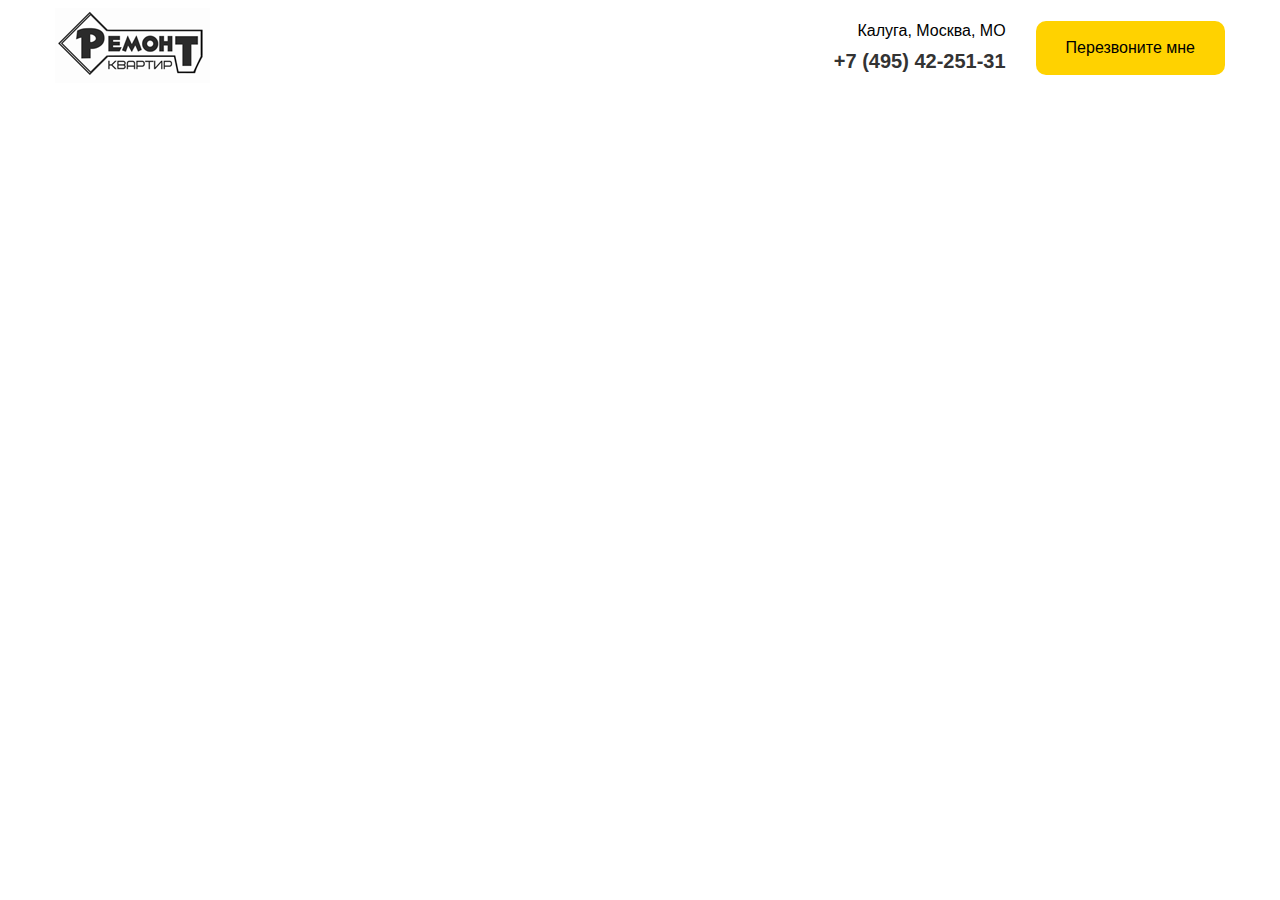
==== src/index.html @ 3b537d16 "Создание базовой архитектуры, подключение к сайту normalize.css, сверстана шапка сайта и ее адаптив" ====
<!DOCTYPE html>
<html lang="ru">
<head>
    <meta charset="UTF-8">
    <meta name="viewport" content="width=device-width, initial-scale=1.0">
    <title>Ремонт квартир</title>
    <link rel="stylesheet" href="css/normalize.css">
    <link rel="stylesheet" href="css\style.css">
</head>
<body>
    <nav class="navbar">
        <div class="container">
            <div class="navbar-block">
                <div class="navbar__logo">
                    <img src="img/logo.png" alt="logo">                
                </div>
                <!-- /.navbar__logo -->
                <div class="navbar__info">
                <div class="navbar__contacts">
                    <span class="navbar__address">Калуга, Москва, МО</span>
                    <a href="tel:+7(495)42-251-31" class="navbar__phone">+7 (495) 42-251-31</a>
                </div>
                <!-- /.navbar__contacts -->
                <button class="button navbar__button">Перезвоните мне</button><!-- /.button navbar__button -->
                </div>
                <!-- /.navbar__info -->
            </div>
            <!-- /.navbar-block -->
        </div>
        <!-- /.container -->
    </nav>
    <!-- /.navbar -->
    
</body>
</html>
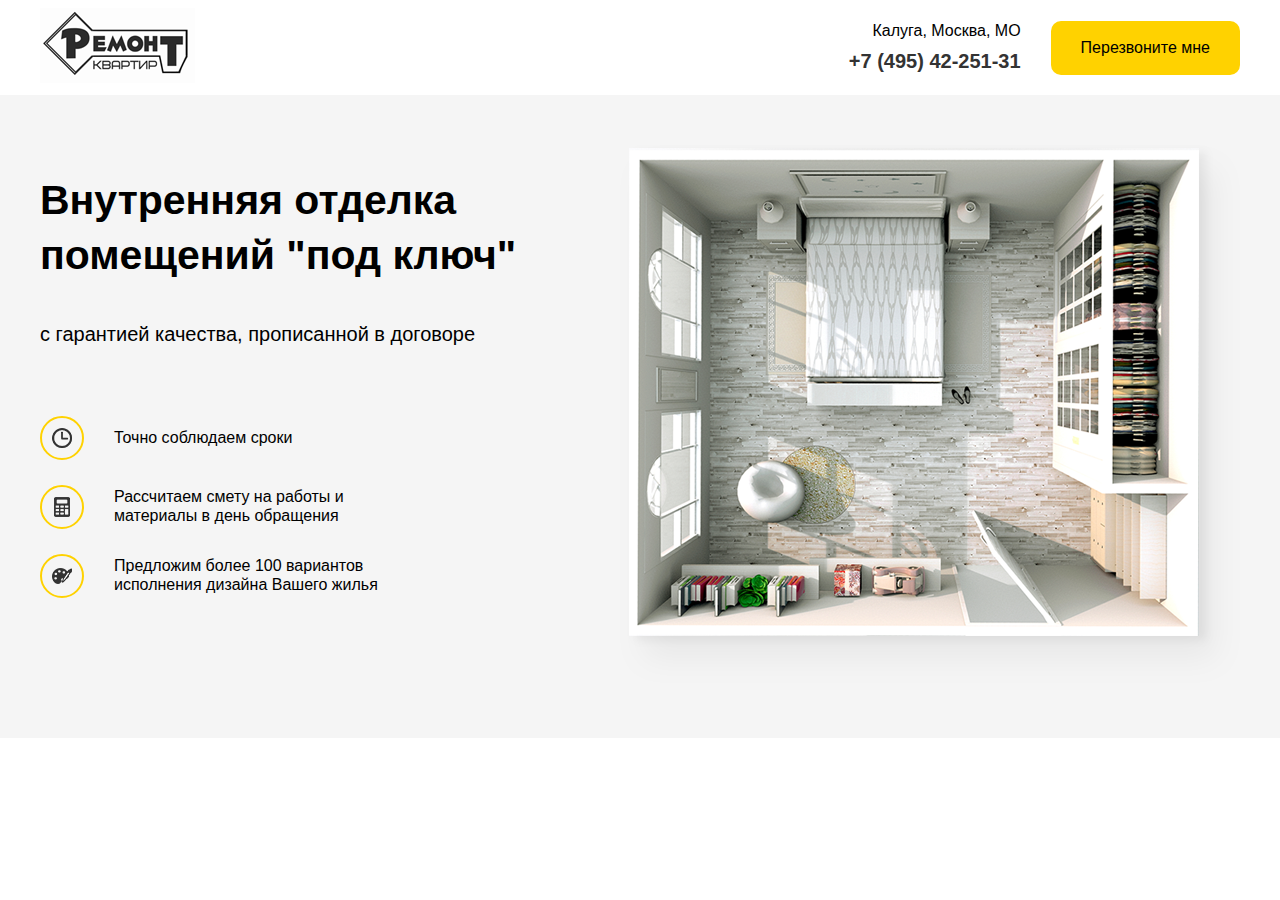
==== commit 92b5d69c: "Сверстан и адаптирован блок hero" ====
--- a/src/index.html
+++ b/src/index.html
@@ -30,6 +30,43 @@
         <!-- /.container -->
     </nav>
     <!-- /.navbar -->
-    
+<main>
+    <section class="hero">
+        <div class="container">
+            <div class="hero-block">
+                <div class="hero-text">
+                    <h1 class="hero-text__title">Внутренняя отделка помещений "под ключ"</h1>
+                    <span class="hero-text__subtitle">с гарантией качества, прописанной в договоре</span>
+                    <ul class="hero-list">
+                        <li class="hero-list__item">
+                            <div class="hero-list__image">
+                                <img src="img/hero/clock.png" alt="clock">
+                            </div>
+                            <span class="hero-list__text">Точно соблюдаем сроки</span>
+                        </li>
+                        <li class="hero-list__item">
+                            <div class="hero-list__image">
+                                <img src="img/hero/calculator.png" alt="calculator">
+                            </div>
+                            <span class="hero-list__text">Рассчитаем смету на работы и материалы в день обращения</span>
+                        </li>
+                        <li class="hero-list__item">
+                            <div class="hero-list__image">
+                                <img src="img/hero/paint-board.png" alt="paint-board">
+                            </div>
+                            <span class="hero-list__text">Предложим более 100 вариантов исполнения дизайна Вашего жилья</span>
+                        </li>
+                    </ul>
+                </div>
+                <!-- /.hero-list -->
+                <div class="hero-image"><img src="img/hero/hero-image.png" alt="План квартиры"></div>
+                <!-- /.hero-image -->
+            </div>
+            <!-- /.hero-block -->
+        </div>
+        <!-- /.container -->
+    </section>
+    <!-- /.hero -->
+</main>    
 </body>
 </html>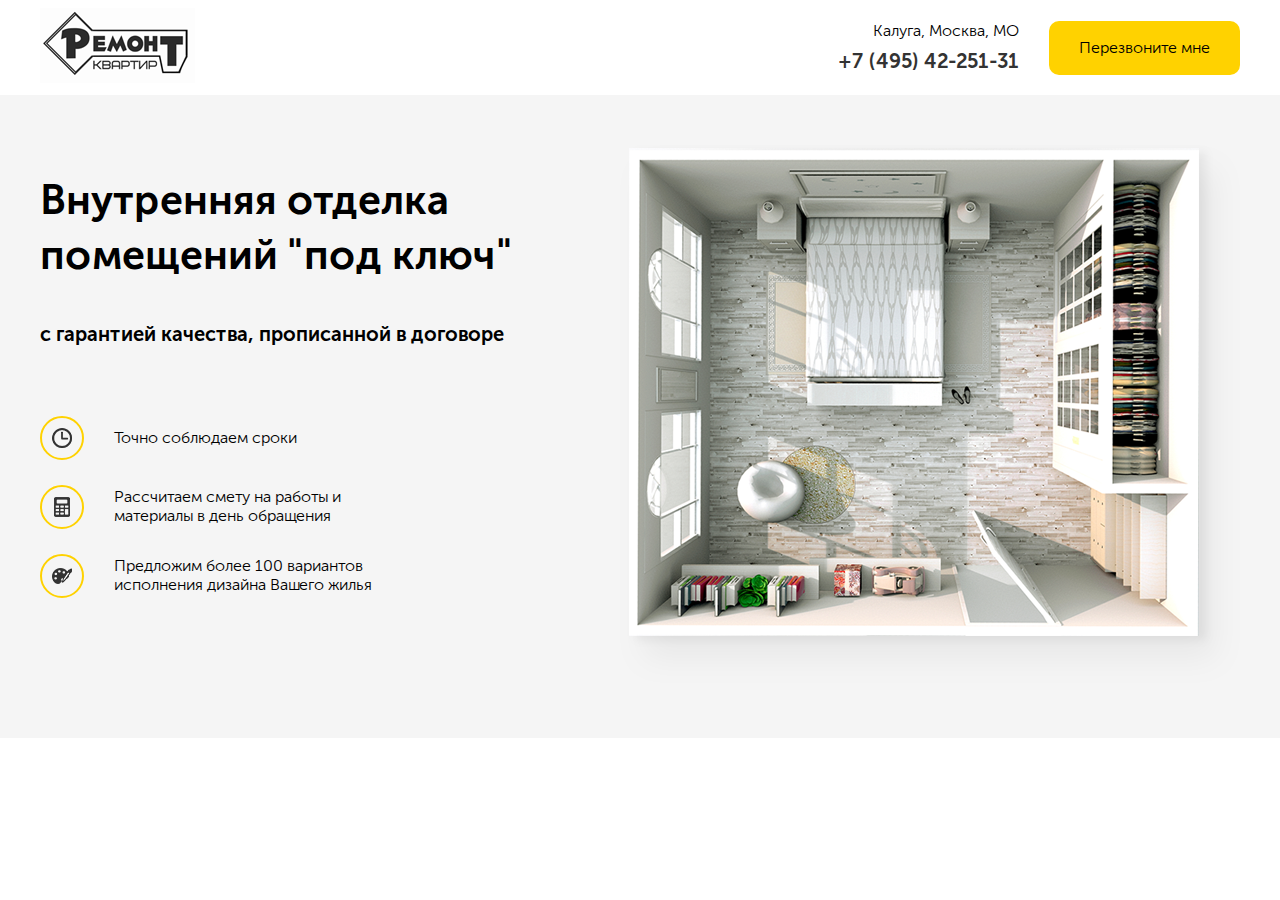
==== commit deb43e1f: "Подключение шрифтов Regular и Bold 'MuseoSansCyrl" ====
--- a/src/index.html
+++ b/src/index.html
@@ -5,7 +5,7 @@
     <meta name="viewport" content="width=device-width, initial-scale=1.0">
     <title>Ремонт квартир</title>
     <link rel="stylesheet" href="css/normalize.css">
-    <link rel="stylesheet" href="css\style.css">
+    <link rel="stylesheet" href="css/style.css">
 </head>
 <body>
     <nav class="navbar">
--- a/src/css/style.css
+++ b/src/css/style.css
@@ -0,0 +1,193 @@
+@charset "UTF-8";
+@font-face {
+  font-family: 'Museo Sans Light';
+  src: url("../fonts/MuseoSansCyrl/MuseoSansCyrl-300.eot");
+  src: url("../fonts/MuseoSansCyrl/MuseoSansCyrl-300.eot?#iefix") format("embedded-opentype"), url("../fonts/MuseoSansCyrl/MuseoSansCyrl-300.woff") format("woff"), url("../fonts/MuseoSansCyrl/MuseoSansCyrl-300.ttf") format("truetype");
+  font-weight: normal;
+  font-style: normal;
+}
+
+@font-face {
+  font-family: 'Museo Sans Bold';
+  src: url("../fonts/MuseoSansCyrl/MuseoSansCyrl-700.eot");
+  src: url("../fonts/MuseoSansCyrl/MuseoSansCyrl-700.eot?#iefix") format("embedded-opentype"), url("../fonts/MuseoSansCyrl/MuseoSansCyrl-700.woff") format("woff"), url("../fonts/MuseoSansCyrl/MuseoSansCyrl-700.ttf") format("truetype");
+  font-weight: normal;
+  font-style: normal;
+}
+
+body {
+  font-family: 'Museo Sans Light', sans-serif;
+  font-weight: 300;
+}
+
+.navbar__logo {
+  max-width: 100%;
+}
+
+.container {
+  width: 1200px;
+  margin: auto;
+}
+
+@media (max-width: 1200px) {
+  .container {
+    width: 760px;
+  }
+  img {
+    max-width: 100%;
+  }
+}
+
+@media (max-width: 768px) {
+  .container {
+    max-width: 580px;
+    width: 90%;
+  }
+}
+
+.button {
+  border-radius: 10px;
+  background-color: #ffd200;
+  border: none;
+  padding: 18px 30px;
+}
+
+/** Импорт стилей шапки **/
+.navbar {
+  padding: 8px 0;
+}
+
+.navbar-block {
+  display: flex;
+  justify-content: space-between;
+  align-items: center;
+}
+
+.navbar__info {
+  display: flex;
+  align-items: center;
+  text-align: right;
+}
+
+.navbar__address {
+  display: flex;
+  flex-direction: column;
+}
+
+.navbar__button {
+  margin-left: 30px;
+}
+
+.navbar__phone {
+  display: inline-block;
+  color: #333333;
+  font-size: 20px;
+  text-decoration: none;
+  margin-top: 10px;
+  font-family: 'Museo Sans Bold', sans-serif;
+  font-weight: 700;
+}
+
+@media (max-width: 768px) {
+  .navbar__contacts {
+    display: none;
+  }
+  .navbar__button {
+    font-size: 12px;
+    padding: 15px 26px;
+  }
+  .navbar__logo {
+    width: 90px;
+  }
+}
+
+/** Стили для главного экрана **/
+.hero {
+  padding: 50px 0;
+  background-color: #f5f5f5;
+}
+
+.hero-block {
+  display: flex;
+}
+
+.hero-text {
+  flex-basis: 57%;
+  padding-right: 100px;
+}
+
+.hero-text__title {
+  font-size: 41px;
+  line-height: 55px;
+  margin-bottom: 40px;
+  font-family: 'Museo Sans Bold', sans-serif;
+  font-weight: 700;
+}
+
+.hero-text__subtitle {
+  font-size: 20px;
+  display: inline-block;
+  margin-bottom: 70px;
+  font-family: 'Museo Sans Bold', sans-serif;
+  font-weight: 700;
+}
+
+.hero-list {
+  margin: 0;
+  padding: 0;
+}
+
+.hero-list__item {
+  display: flex;
+  align-items: center;
+  margin-bottom: 25px;
+}
+
+.hero-list__image {
+  width: 40px;
+  height: 40px;
+  border: 2px solid #ffd200;
+  display: flex;
+  align-items: center;
+  justify-content: center;
+  border-radius: 50%;
+  margin-right: 30px;
+}
+
+.hero-list__text {
+  max-width: 300px;
+}
+
+@media (max-width: 1200px) {
+  .hero-block {
+    flex-direction: column;
+  }
+  .hero-list {
+    margin-bottom: 44px;
+  }
+  .hero-text {
+    padding-right: 10px;
+  }
+}
+
+@media (max-width: 768px) {
+  .hero-text__title {
+    font-size: 24px;
+    line-height: 1.4;
+    margin-bottom: 15px;
+  }
+  .hero-text__subtitle {
+    font-size: 16px;
+    margin-bottom: 28px;
+  }
+  .hero-list__item {
+    margin-bottom: 20px;
+  }
+  .hero-list__text {
+    font-size: 12px;
+  }
+  .hero-list__image {
+    margin-right: 15px;
+  }
+}
+/*# sourceMappingURL=style.css.map */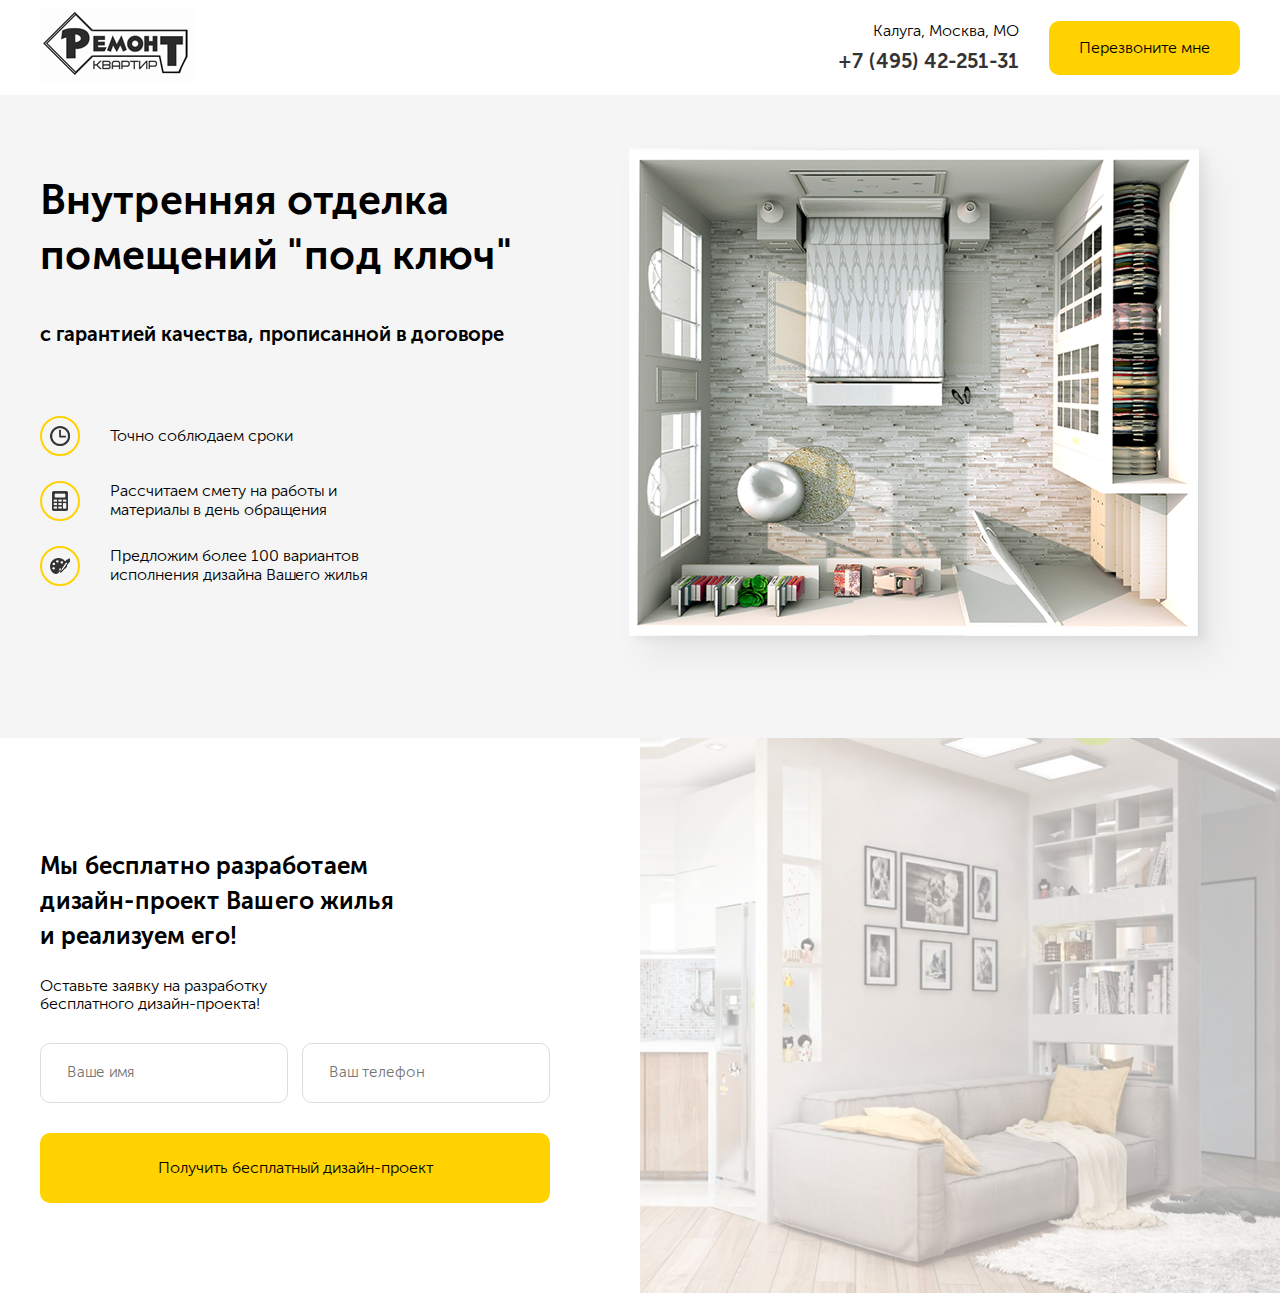
==== commit a2e8b831: "Сверстан блок с предложением по дизайн проекту, добавлены эффекты при наведении на кнопки. Сделан ад" ====
--- a/src/index.html
+++ b/src/index.html
@@ -67,6 +67,26 @@
         <!-- /.container -->
     </section>
     <!-- /.hero -->
+    <section class="offer section">
+        <div class="container">
+        <div class="offer-block">
+            <h2 class="section-title offer__title">Мы бесплатно разработаем дизайн-проект Вашего жилья и реализуем его!
+            </h2>
+            <!-- /.section-title -->
+            <span class="section-subtitle offer__subtitle">Оставьте заявку на разработку бесплатного дизайн-проекта!</span>
+            <!-- /.section-subtitle -->
+            <form action="#" class="form offer__form">
+                <input type="text" class="input offer__input" placeholder="Ваше имя">
+                <input type="tel" class="input offer__input" placeholder="Ваш телефон">
+                <button class="button offer__button">Получить бесплатный дизайн-проект</button>
+            </form>
+            <!-- /.form offer__form -->
+        </div>
+        <!-- /.offer-block -->
+        </div>
+        <!-- /.container -->
+    </section>
+    <!-- /.offer -->
 </main>    
 </body>
 </html>--- a/src/css/style.css
+++ b/src/css/style.css
@@ -15,6 +15,10 @@
   font-style: normal;
 }
 
+* {
+  box-sizing: border-box;
+}
+
 body {
   font-family: 'Museo Sans Light', sans-serif;
   font-weight: 300;
@@ -50,6 +54,33 @@
   background-color: #ffd200;
   border: none;
   padding: 18px 30px;
+}
+
+.button:hover {
+  background-color: #ffdb33;
+  cursor: pointer;
+}
+
+.section {
+  padding: 90px 0;
+}
+
+.section-title {
+  font-size: 24px;
+  font-family: 'Museo Sans Bold', sans-serif;
+  font-weight: 700;
+}
+
+.section-subtitle {
+  display: block;
+  font-size: 16px;
+}
+
+.input {
+  border: 1px solid #dddddd;
+  padding: 20px 26px;
+  font-size: 15px;
+  border-radius: 10px;
 }
 
 /** Импорт стилей шапки **/
@@ -143,6 +174,10 @@
   margin-bottom: 25px;
 }
 
+.hero-list__item:last-child {
+  margin-bottom: 0;
+}
+
 .hero-list__image {
   width: 40px;
   height: 40px;
@@ -190,4 +225,80 @@
     margin-right: 15px;
   }
 }
+
+/** Стили для блока offer **/
+.offer {
+  background: url("../img/offer/offer-bg.png") no-repeat;
+  background-position: center right;
+  background-size: contain;
+  position: relative;
+}
+
+.offer::before {
+  content: '';
+  width: 50%;
+  height: 100%;
+  position: absolute;
+  top: 0;
+  left: 0;
+  background-color: #fff;
+}
+
+.offer-block {
+  width: 50%;
+  padding-right: 90px;
+  position: relative;
+}
+
+.offer__title {
+  max-width: 360px;
+  line-height: 35px;
+  margin-bottom: 24px;
+}
+
+.offer__subtitle {
+  max-width: 250px;
+  margin-bottom: 30px;
+}
+
+.offer__input {
+  margin-bottom: 30px;
+  width: 248px;
+}
+
+.offer__input:first-child {
+  margin-right: 10px;
+}
+
+.offer__button {
+  width: 100%;
+  min-height: 70px;
+}
+
+@media (max-width: 1200px) {
+  .offer {
+    background-size: cover;
+  }
+  .offer__input {
+    width: 100%;
+    margin-bottom: 10px;
+  }
+  .offer__button {
+    font-size: 14px;
+  }
+}
+
+@media (max-width: 768px) {
+  .offer {
+    background: #fff;
+  }
+  .offer-block {
+    width: 100%;
+    padding-right: 0;
+  }
+  .offer__button {
+    font-family: 'Museo Sans Bold', sans-serif;
+    font-weight: 700;
+  }
+}
 /*# sourceMappingURL=style.css.map */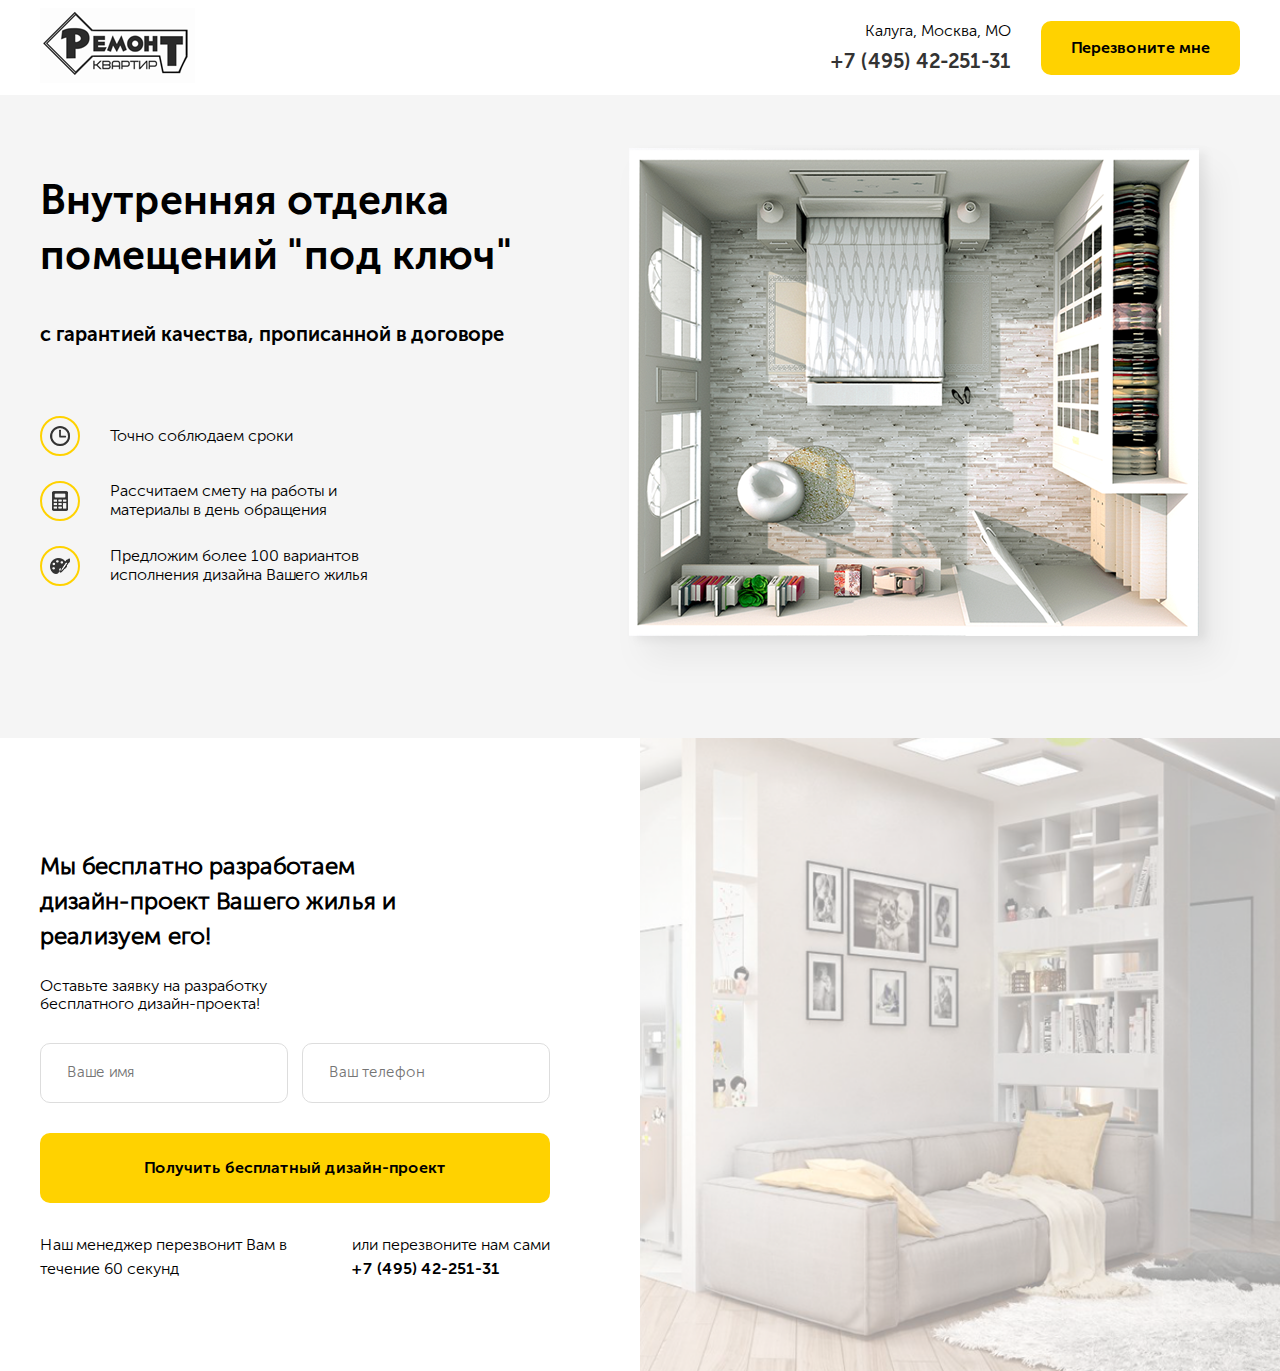
==== commit b11c613c: "Доработан блок с предложением, кнопкам добавлен псевдоэлемент ::focus с желтой обводкой" ====
--- a/src/index.html
+++ b/src/index.html
@@ -81,6 +81,16 @@
                 <button class="button offer__button">Получить бесплатный дизайн-проект</button>
             </form>
             <!-- /.form offer__form -->
+                <div class="offer-info offer-info__manager">
+                    <div class="offer-info offer__manager">
+                        <span>Наш менеджер перезвонит Вам в течение 60 секунд</span>
+                    </div>
+                    <div class="offer-info offer__call">
+                        <span class="offer-info offer__call">или перезвоните нам сами</span>
+                        <span class="offer-info offer__number">+7 (495) 42-251-31</span>
+                    </div>
+                </div>
+
         </div>
         <!-- /.offer-block -->
         </div>
--- a/src/css/style.css
+++ b/src/css/style.css
@@ -54,6 +54,9 @@
   background-color: #ffd200;
   border: none;
   padding: 18px 30px;
+  outline: none;
+  font-family: 'Museo Sans Bold', sans-serif;
+  font-weight: 700;
 }
 
 .button:hover {
@@ -67,8 +70,6 @@
 
 .section-title {
   font-size: 24px;
-  font-family: 'Museo Sans Bold', sans-serif;
-  font-weight: 700;
 }
 
 .section-subtitle {
@@ -81,6 +82,11 @@
   padding: 20px 26px;
   font-size: 15px;
   border-radius: 10px;
+}
+
+.input:focus {
+  border: 1px solid #ffd200;
+  outline: none;
 }
 
 /** Импорт стилей шапки **/
@@ -273,6 +279,28 @@
 .offer__button {
   width: 100%;
   min-height: 70px;
+  margin-bottom: 30px;
+}
+
+.offer-info__manager {
+  display: flex;
+  justify-content: space-between;
+  align-items: center;
+}
+
+.offer__manager {
+  width: 306px;
+  line-height: 24px;
+}
+
+.offer__call {
+  display: block;
+  line-height: 24px;
+}
+
+.offer__number {
+  font-family: 'Museo Sans Bold', sans-serif;
+  font-weight: 700;
 }
 
 @media (max-width: 1200px) {
@@ -286,6 +314,12 @@
   .offer__button {
     font-size: 14px;
   }
+  .offer-info__manager {
+    display: block;
+  }
+  .offer__manager, .offer__call {
+    padding-bottom: 10px;
+  }
 }
 
 @media (max-width: 768px) {
